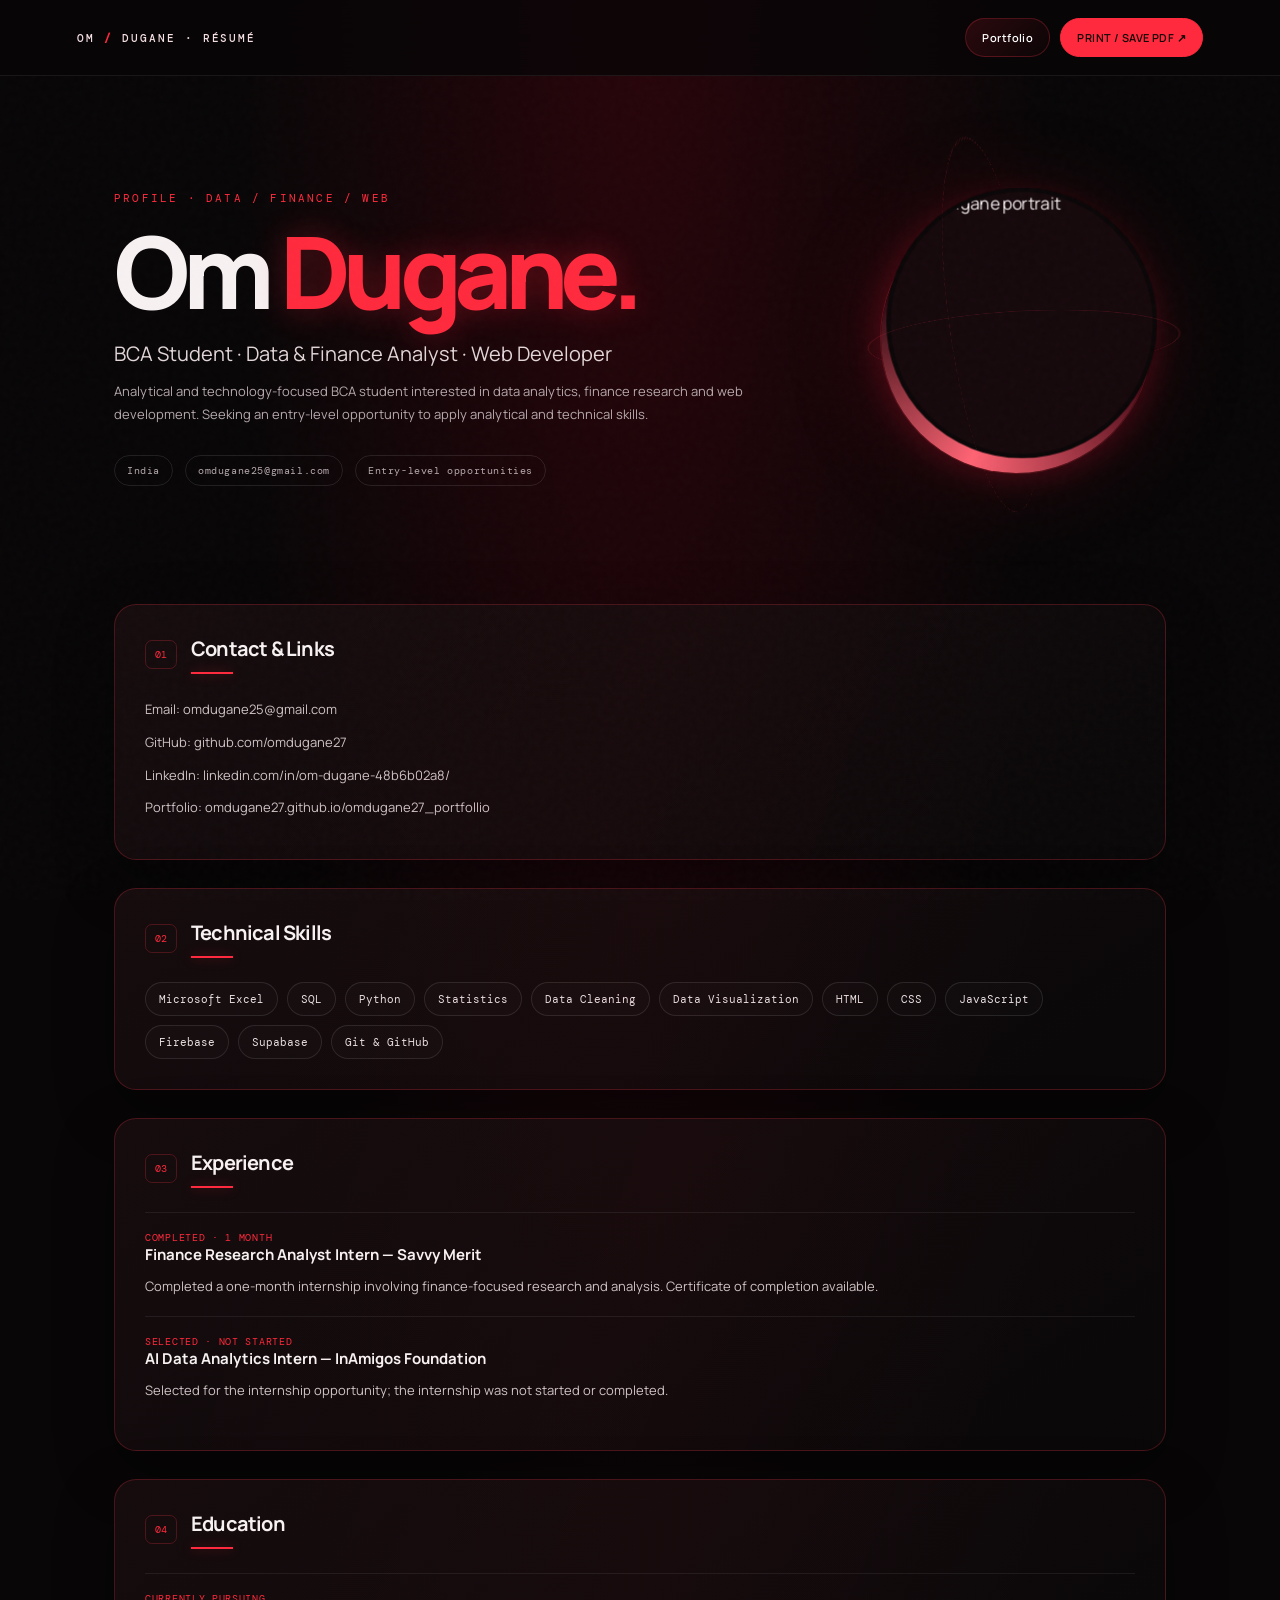
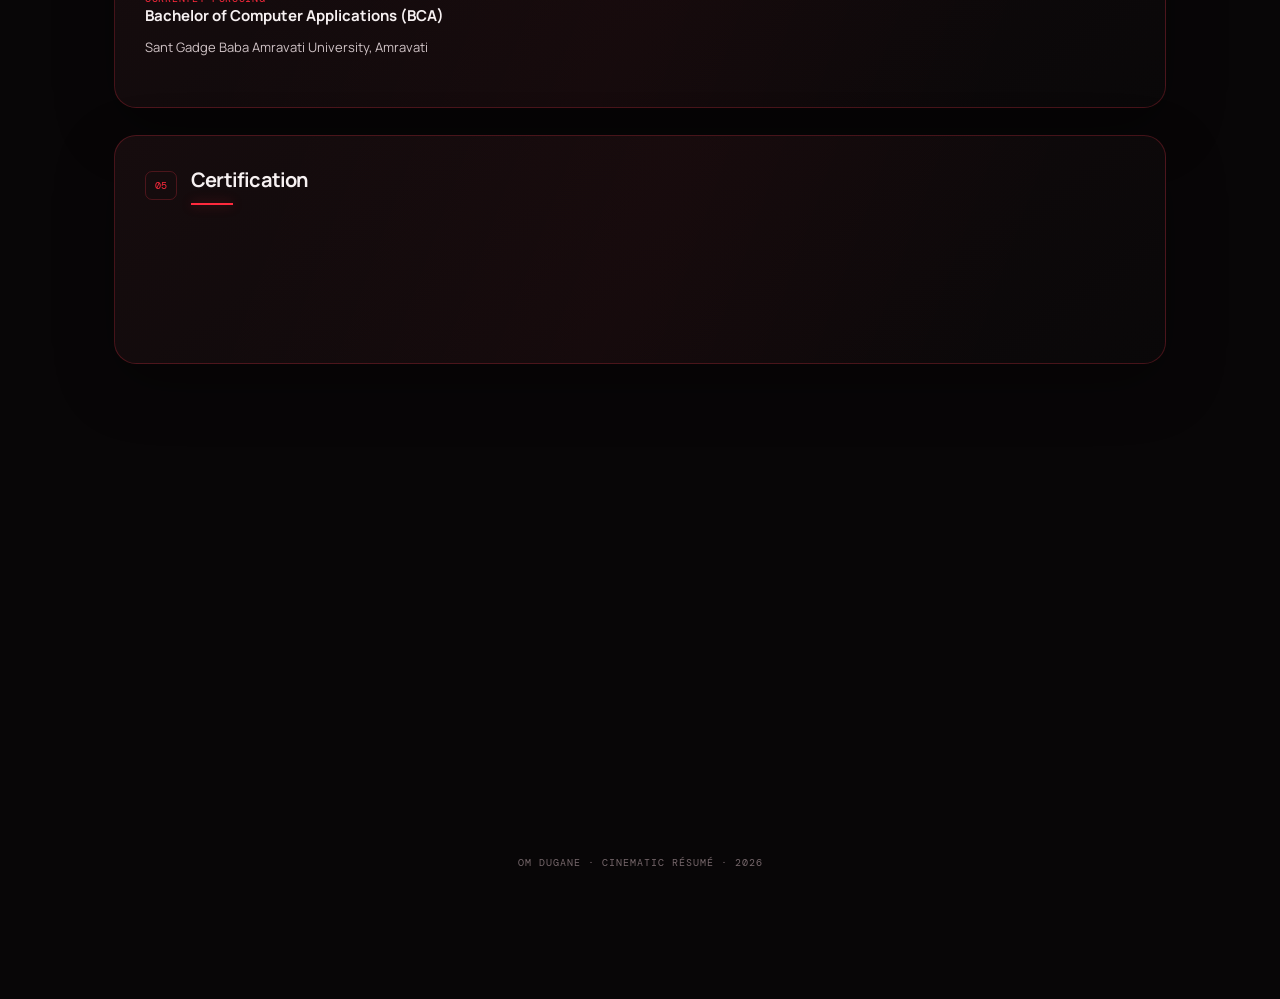
==== resume.html @ cfbfd2ed "Create cinematic red-black 3D résumé page with print-ready PDF layout" ====
<!doctype html>
<html lang="en">
<head>
<meta charset="utf-8">
<meta name="viewport" content="width=device-width,initial-scale=1">
<meta name="theme-color" content="#080607">
<meta name="description" content="Om Dugane — cinematic professional résumé">
<title>Om Dugane | Cinematic Résumé</title>
<link rel="preconnect" href="https://fonts.googleapis.com">
<link rel="preconnect" href="https://fonts.gstatic.com" crossorigin>
<link href="https://fonts.googleapis.com/css2?family=DM+Mono:wght@400;500&family=Manrope:wght@400;500;600;700;800&display=swap" rel="stylesheet">
<style>
:root{--bg:#080607;--panel:#110c0d;--red:#ff2a3d;--red2:#a30d22;--text:#f7f1f2;--muted:#b6a9ad;--line:rgba(255,55,76,.24);--ease:cubic-bezier(.18,.72,.2,1)}
*{box-sizing:border-box}html{scroll-behavior:smooth;background:var(--bg)}body{margin:0;background:radial-gradient(ellipse at 50% 0,rgba(136,0,20,.25),transparent 45%),var(--bg);color:var(--text);font-family:Manrope,system-ui,sans-serif;overflow-x:hidden}
body:before{content:"";position:fixed;inset:0;pointer-events:none;z-index:10;opacity:.1;background-image:url("data:image/svg+xml,%3Csvg viewBox='0 0 180 180' xmlns='http://www.w3.org/2000/svg'%3E%3Cfilter id='n'%3E%3CfeTurbulence type='fractalNoise' baseFrequency='.8' numOctaves='3' stitchTiles='stitch'/%3E%3C/filter%3E%3Crect width='100%25' height='100%25' filter='url(%23n)' opacity='.2'/%3E%3C/svg%3E")}
a{color:inherit;text-decoration:none}.topbar{position:sticky;top:0;z-index:20;display:flex;justify-content:space-between;align-items:center;padding:18px clamp(20px,6vw,90px);background:rgba(8,6,7,.78);backdrop-filter:blur(18px);border-bottom:1px solid rgba(255,255,255,.07)}.brand{font:500 11px "DM Mono",monospace;letter-spacing:.18em;text-transform:uppercase;color:#f4dfe2}.brand b{color:var(--red)}.nav-actions{display:flex;gap:10px;align-items:center}.btn{border:1px solid var(--line);background:linear-gradient(135deg,rgba(255,42,61,.14),rgba(255,42,61,.02));padding:11px 16px;border-radius:999px;color:#fff;font:600 11px Manrope;letter-spacing:.04em;cursor:pointer;transition:transform .35s var(--ease),box-shadow .35s,border-color .35s}.btn:hover{transform:translateY(-3px) translateZ(10px);border-color:var(--red);box-shadow:0 10px 30px #ff263d25}.btn.primary{background:var(--red);color:#100607;border-color:var(--red)}
main{max-width:1180px;margin:auto;padding:50px clamp(20px,5vw,70px) 100px;perspective:1400px}.eyebrow{font:11px "DM Mono",monospace;color:var(--red);letter-spacing:.2em;text-transform:uppercase}.hero{display:grid;grid-template-columns:1fr 300px;gap:50px;align-items:center;min-height:450px;padding:38px 0 64px;transform-style:preserve-3d}.hero-copy{position:relative;z-index:2}.hero h1{font-size:clamp(48px,8.5vw,100px);line-height:.95;letter-spacing:-.075em;margin:18px 0 22px;font-weight:800}.hero h1 span{color:var(--red);text-shadow:0 0 32px #ff243c55}.subtitle{font-size:clamp(15px,2vw,20px);color:#e2d6d8;max-width:650px}.hero-meta{display:flex;flex-wrap:wrap;gap:12px;margin-top:28px;font:10px "DM Mono",monospace;color:var(--muted);letter-spacing:.06em}.hero-meta span{border:1px solid rgba(255,255,255,.1);border-radius:999px;padding:8px 12px}
.portrait-stage{display:grid;place-items:center;perspective:1000px;transform-style:preserve-3d}.portrait-shell{width:min(270px,72vw);aspect-ratio:1;border-radius:50%;padding:7px;position:relative;background:conic-gradient(from 20deg,#ff263d,#4a0b18,#ff6474,#24040b,#ff263d);box-shadow:0 0 0 1px #ff394a33,0 0 34px #ff1b3c40,0 0 95px #a10a2440;transform-style:preserve-3d;animation:portraitFloat 7s ease-in-out infinite}.portrait-shell:before{content:"";position:absolute;inset:-15px;border:1px solid #ff314b36;border-radius:50%;transform:translateZ(-20px) rotateX(65deg);animation:ring 16s linear infinite}.portrait-shell:after{content:"";position:absolute;inset:-28px;border:1px dashed #ff314b26;border-radius:50%;transform:translateZ(-32px) rotateY(60deg);animation:ring 24s linear infinite reverse}.portrait-shell img{display:block;width:100%;height:100%;border-radius:50%;object-fit:cover;object-position:50% 22%;background:#16090c;border:4px solid #0b0708;position:relative;z-index:2;transform:translateZ(20px)}
.section{margin:28px 0;padding:30px;border:1px solid var(--line);border-radius:22px;background:linear-gradient(145deg,rgba(24,13,15,.92),rgba(10,8,9,.96));box-shadow:0 20px 60px #0005;transform-style:preserve-3d;position:relative;overflow:hidden}.section:before{content:"";position:absolute;inset:0;pointer-events:none;background:linear-gradient(110deg,transparent 15%,#ff2a3d08 50%,transparent 85%)}.section-head{display:flex;align-items:center;gap:14px;margin-bottom:24px;transform:translateZ(22px)}.section-number{font:10px "DM Mono",monospace;color:var(--red);border:1px solid var(--line);padding:7px 9px;border-radius:7px}.section h2{font-size:20px;letter-spacing:-.04em;margin:0}.section h2:after{content:"";display:block;width:42px;height:2px;background:var(--red);margin-top:10px;box-shadow:0 0 12px #ff2a3d66}.section p{color:#d0c3c6;line-height:1.75;font-size:13px;margin:10px 0}.entry{padding:18px 0;border-top:1px solid rgba(255,255,255,.07);transform-style:preserve-3d}.entry:first-of-type{border-top:0}.entry h3{margin:0 0 6px;font-size:15px;transform:translateZ(18px)}.entry .meta{font:10px "DM Mono",monospace;color:var(--red);letter-spacing:.07em}.entry p{margin-bottom:0}.skill-grid{display:flex;flex-wrap:wrap;gap:9px}.skill{border:1px solid rgba(255,255,255,.1);background:#ffffff04;border-radius:999px;padding:9px 13px;font:11px "DM Mono",monospace;color:#e9dfe1;transition:transform .4s var(--ease),border-color .4s,box-shadow .4s}.skill:hover{transform:translateY(-5px) rotateX(8deg) translateZ(12px);border-color:var(--red);box-shadow:0 8px 20px #ff253b18}.projects{display:grid;grid-template-columns:repeat(2,minmax(0,1fr));gap:12px}.project{border:1px solid rgba(255,255,255,.1);border-radius:14px;padding:16px;background:linear-gradient(145deg,#190e11,#0b0809);transform-style:preserve-3d;transition:transform .55s var(--ease),border-color .4s,box-shadow .4s}.project h3{font-size:13px;margin:0 0 8px;transform:translateZ(18px)}.project p{font-size:11px;margin:0;transform:translateZ(12px)}.project:hover{border-color:#ff2a3d7a;box-shadow:0 18px 40px #0006}.footer{padding:30px 0;text-align:center;color:#76676b;font:10px "DM Mono",monospace;letter-spacing:.1em}
.v-reveal{opacity:0;transform:perspective(1000px) translate3d(0,28px,-30px) rotateX(6deg);transition:opacity .95s var(--ease),transform .95s var(--ease);transition-delay:var(--delay,0ms)}.v-reveal.visible{opacity:1;transform:perspective(1000px) translate3d(0,0,0) rotateX(0)}.section.visible{animation:sectionIn 1s var(--ease) both}.entry.visible{animation:entryIn .9s var(--ease) both;animation-delay:var(--delay,0ms)}
@keyframes portraitFloat{0%,100%{transform:rotateY(-5deg) rotateX(1deg) translateY(0)}50%{transform:rotateY(5deg) rotateX(-1deg) translateY(-8px)}}@keyframes ring{to{transform:rotate(360deg) translateZ(-20px)}}@keyframes sectionIn{from{transform:perspective(1200px) translateY(20px) rotateX(3deg)}to{transform:perspective(1200px) translateY(0) rotateX(0)}}@keyframes entryIn{from{opacity:0;transform:perspective(900px) translate3d(0,18px,-20px) rotateX(5deg)}to{opacity:1;transform:perspective(900px) translate3d(0,0,0) rotateX(0)}}@keyframes tap3d{0%{transform:perspective(800px) translateZ(0)}35%{transform:perspective(800px) translateZ(14px) rotateX(4deg) scale(1.02)}100%{transform:perspective(800px) translateZ(0)}}
.tap{animation:tap3d .65s var(--ease)}.scroll-line{position:fixed;top:0;left:0;height:2px;width:0;background:var(--red);box-shadow:0 0 12px var(--red);z-index:40}
@media(max-width:760px){.topbar{padding:14px 18px}.hero{grid-template-columns:1fr;gap:28px;padding-top:22px;min-height:auto}.hero-copy{order:1}.portrait-stage{order:0}.portrait-shell{width:min(220px,60vw)}.hero h1{font-size:clamp(46px,13vw,76px)}main{padding-top:26px}.section{padding:22px 18px;border-radius:17px}.projects{grid-template-columns:1fr}.nav-actions .btn{padding:9px 12px}.hero-meta{gap:7px}}
@media(prefers-reduced-motion:reduce){*,*:before,*:after{animation-duration:.01ms!important;animation-iteration-count:1!important;scroll-behavior:auto!important;transition-duration:.01ms!important}.v-reveal{opacity:1;transform:none}}
@media print{*{animation:none!important;transition:none!important;transform:none!important;box-shadow:none!important;text-shadow:none!important}body{background:#fff!important;color:#111!important;font-family:Arial,sans-serif}.topbar,.scroll-line,body:before,.portrait-stage,.hero-meta,.nav-actions,.eyebrow{display:none!important}main{max-width:none;padding:0;perspective:none}.hero{display:block;min-height:0;padding:0 0 12px;border-bottom:2px solid #111}.hero h1{font-size:28pt;color:#111;margin:0 0 6px}.hero h1 span{color:#111;text-shadow:none}.subtitle{font-size:11pt;color:#111}.section{background:#fff!important;border:0;border-radius:0;padding:12px 0;margin:0;break-inside:avoid}.section:before{display:none}.section-head{margin-bottom:8px}.section h2{font-size:14pt;color:#111}.section h2:after{background:#111;box-shadow:none}.section p,.entry p{color:#222;font-size:9.5pt;line-height:1.4}.entry{padding:8px 0}.entry h3,.project h3{font-size:11pt;color:#111}.entry .meta{color:#333}.skill{color:#111;border:1px solid #aaa;background:#fff;padding:4px 7px;font:9pt Arial}.project{background:#fff;border:1px solid #aaa;border-radius:4px;padding:9px}.project p{color:#222}.footer{display:none}.v-reveal{opacity:1!important;transform:none!important}.projects{gap:8px}}
</style>
</head>
<body>
<div class="scroll-line" id="scrollLine"></div>
<header class="topbar"><div class="brand">OM <b>/</b> DUGANE · RÉSUMÉ</div><div class="nav-actions"><a class="btn" href="./index.html">Portfolio</a><button class="btn primary" id="savePdf">PRINT / SAVE PDF ↗</button></div></header>
<main>
<section class="hero">
<div class="hero-copy v-reveal"><div class="eyebrow">PROFILE · DATA / FINANCE / WEB</div><h1>Om <span>Dugane.</span></h1><div class="subtitle">BCA Student · Data & Finance Analyst · Web Developer</div><p style="max-width:650px;color:#b6a9ad;font-size:13px;line-height:1.8">Analytical and technology-focused BCA student interested in data analytics, finance research and web development. Seeking an entry-level opportunity to apply analytical and technical skills.</p><div class="hero-meta"><span>India</span><span>omdugane25@gmail.com</span><span>Entry-level opportunities</span></div></div>
<div class="portrait-stage v-reveal"><div class="portrait-shell"><img src="https://raw.githubusercontent.com/omdugane27/omdugane27_portfollio/main/IMG-20260628-WA0008%20(1).jpg" alt="Om Dugane portrait" onerror="this.onerror=null;this.src='https://raw.githubusercontent.com/omdugane27/omdugane27_portfollio/main/omphoto.jpg'"></div></div>
</section>
<section class="section v-reveal"><div class="section-head"><span class="section-number">01</span><h2>Contact & Links</h2></div><p>Email: <a href="mailto:omdugane25@gmail.com">omdugane25@gmail.com</a></p><p>GitHub: <a href="https://github.com/omdugane27">github.com/omdugane27</a></p><p>LinkedIn: <a href="https://linkedin.com/in/om-dugane-48b6b02a8/">linkedin.com/in/om-dugane-48b6b02a8/</a></p><p>Portfolio: <a href="https://omdugane27.github.io/omdugane27_portfollio/">omdugane27.github.io/omdugane27_portfollio</a></p></section>
<section class="section v-reveal"><div class="section-head"><span class="section-number">02</span><h2>Technical Skills</h2></div><div class="skill-grid">
<span class="skill">Microsoft Excel</span><span class="skill">SQL</span><span class="skill">Python</span><span class="skill">Statistics</span><span class="skill">Data Cleaning</span><span class="skill">Data Visualization</span><span class="skill">HTML</span><span class="skill">CSS</span><span class="skill">JavaScript</span><span class="skill">Firebase</span><span class="skill">Supabase</span><span class="skill">Git & GitHub</span>
</div></section>
<section class="section v-reveal"><div class="section-head"><span class="section-number">03</span><h2>Experience</h2></div>
<div class="entry v-reveal"><div class="meta">COMPLETED · 1 MONTH</div><h3>Finance Research Analyst Intern — Savvy Merit</h3><p>Completed a one-month internship involving finance-focused research and analysis. Certificate of completion available.</p></div>
<div class="entry v-reveal"><div class="meta">SELECTED · NOT STARTED</div><h3>AI Data Analytics Intern — InAmigos Foundation</h3><p>Selected for the internship opportunity; the internship was not started or completed.</p></div></section>
<section class="section v-reveal"><div class="section-head"><span class="section-number">04</span><h2>Education</h2></div><div class="entry v-reveal"><div class="meta">CURRENTLY PURSUING</div><h3>Bachelor of Computer Applications (BCA)</h3><p>Sant Gadge Baba Amravati University, Amravati</p></div></section>
<section class="section v-reveal"><div class="section-head"><span class="section-number">05</span><h2>Certification</h2></div><div class="entry v-reveal"><div class="meta">AUGUST 2026</div><h3>IoT-Network Specialist Certificate Programme</h3><p>Reliance Foundation Skilling Academy / Skill India Digital</p></div></section>
<section class="section v-reveal"><div class="section-head"><span class="section-number">06</span><h2>Selected Projects</h2></div><div class="projects">
<article class="project v-reveal"><h3>Attendly College ERP</h3><p>College ERP and student attendance management system with role-based panels and academic workflows.</p></article>
<article class="project v-reveal"><h3>Event Management</h3><p>Event booking and management project with digital ticketing features.</p></article>
<article class="project v-reveal"><h3>Attendance System Starter</h3><p>Attendance system project; face recognition is not implemented.</p></article>
<article class="project v-reveal"><h3>Microfinance Management</h3><p>Microfinance management project (legacy).</p></article>
<article class="project v-reveal"><h3>Weather App</h3><p>Weather information web application.</p></article>
<article class="project v-reveal"><h3>Smart Grocery Store</h3><p>Smart grocery store concept project.</p></article>
</div></section>
<div class="footer">OM DUGANE · CINEMATIC RÉSUMÉ · 2026</div>
</main>
<script>
(()=>{const reduce=matchMedia("(prefers-reduced-motion:reduce)").matches;const nodes=[...document.querySelectorAll(".v-reveal")];nodes.forEach((el,i)=>el.style.setProperty("--delay",(i%5)*70+"ms"));const show=el=>el.classList.add("visible");if(reduce||!("IntersectionObserver"in window)){nodes.forEach(show)}else{const io=new IntersectionObserver(entries=>entries.forEach(e=>{if(e.isIntersecting){show(e.target);io.unobserve(e.target)}}),{threshold:.08});nodes.forEach(el=>io.observe(el));nodes.filter(el=>el.getBoundingClientRect().top<innerHeight).forEach(show)}const line=document.getElementById("scrollLine");const progress=()=>{const max=document.documentElement.scrollHeight-innerHeight;line.style.width=(max>0?scrollY/max*100:0)+"%"};addEventListener("scroll",progress,{passive:true});progress();document.getElementById("savePdf").addEventListener("click",()=>window.print());document.addEventListener("click",e=>{const el=e.target.closest("a,button,.project,.skill");if(!el)return;el.classList.remove("tap");void el.offsetWidth;el.classList.add("tap");setTimeout(()=>el.classList.remove("tap"),700)});if(!reduce&&matchMedia("(pointer:fine)").matches){document.querySelectorAll(".project,.portrait-shell").forEach(card=>{card.addEventListener("pointermove",e=>{const r=card.getBoundingClientRect(),x=(e.clientX-r.left)/r.width,y=(e.clientY-r.top)/r.height;card.style.transform="perspective(900px) rotateX("+((.5-y)*7)+"deg) rotateY("+((x-.5)*7)+"deg) translateZ(10px)"});card.addEventListener("pointerleave",()=>card.style.transform="")})}})();
</script>
</body>
</html>
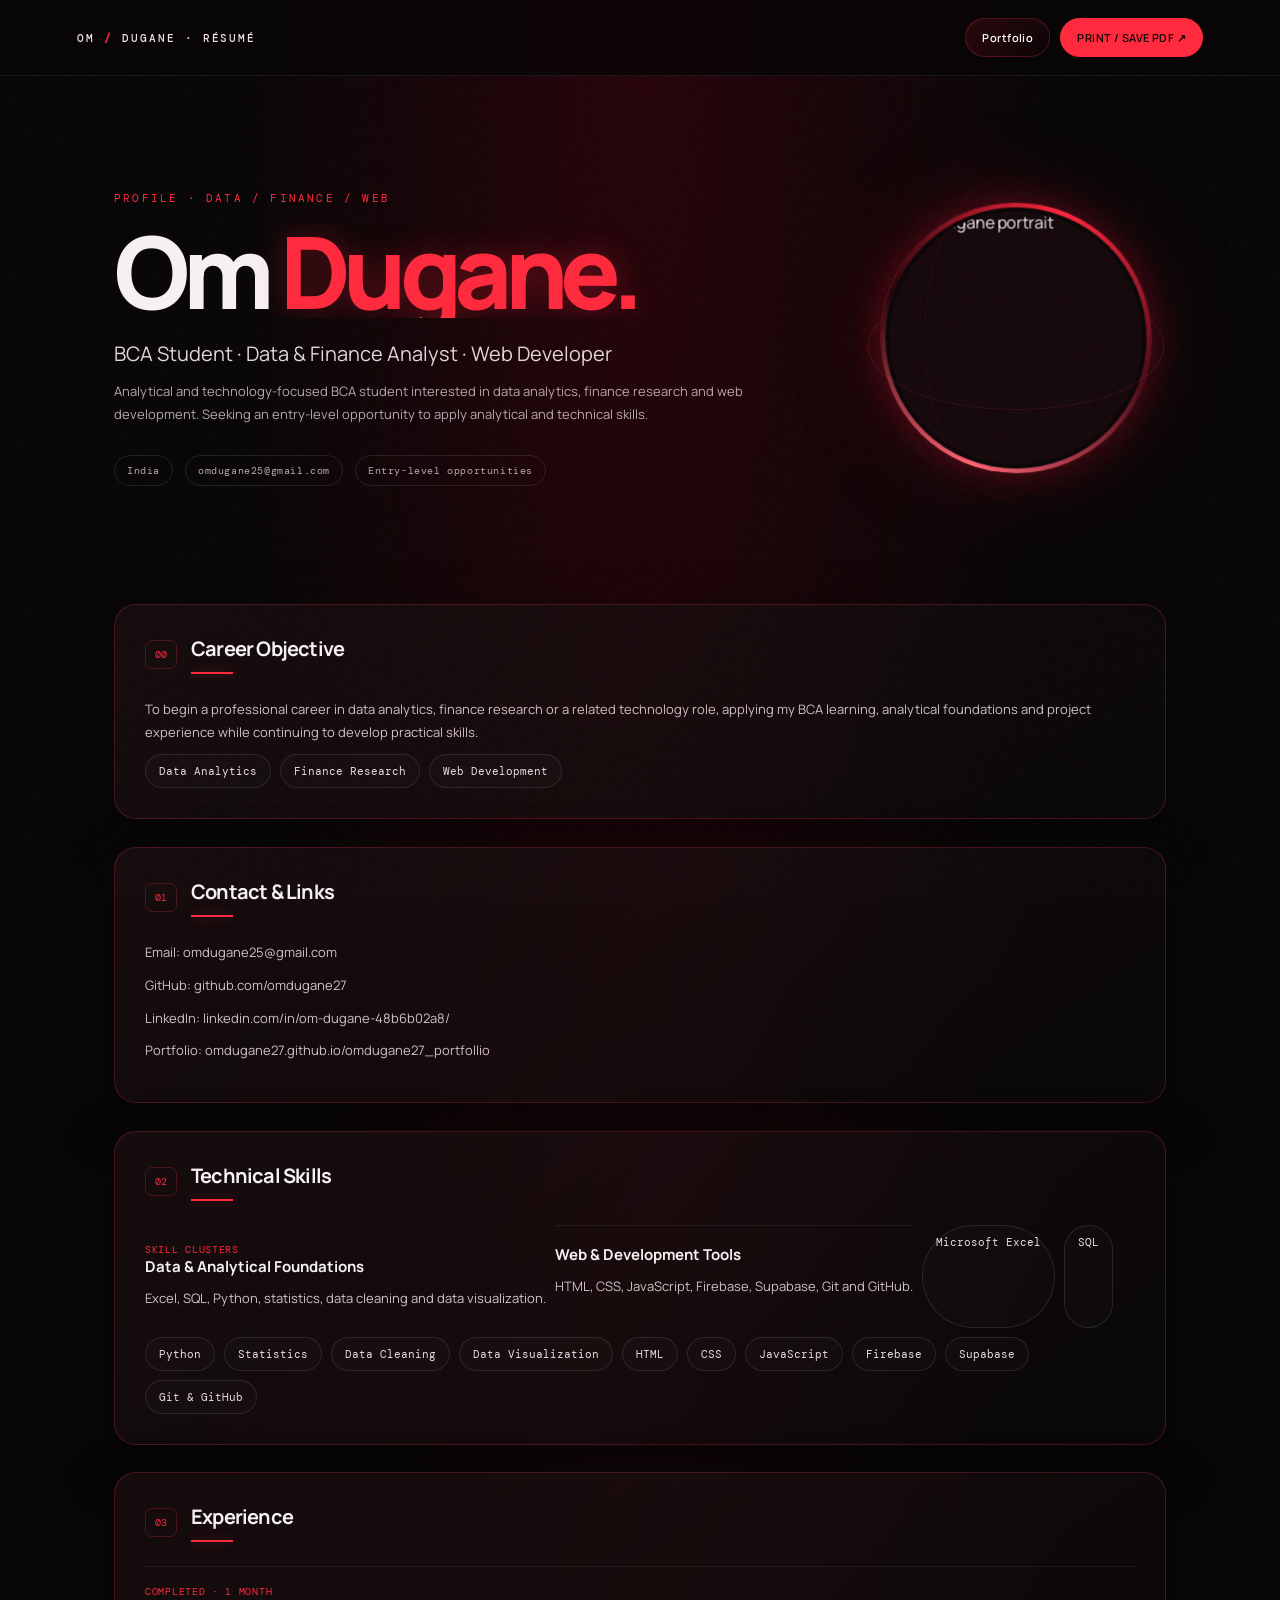
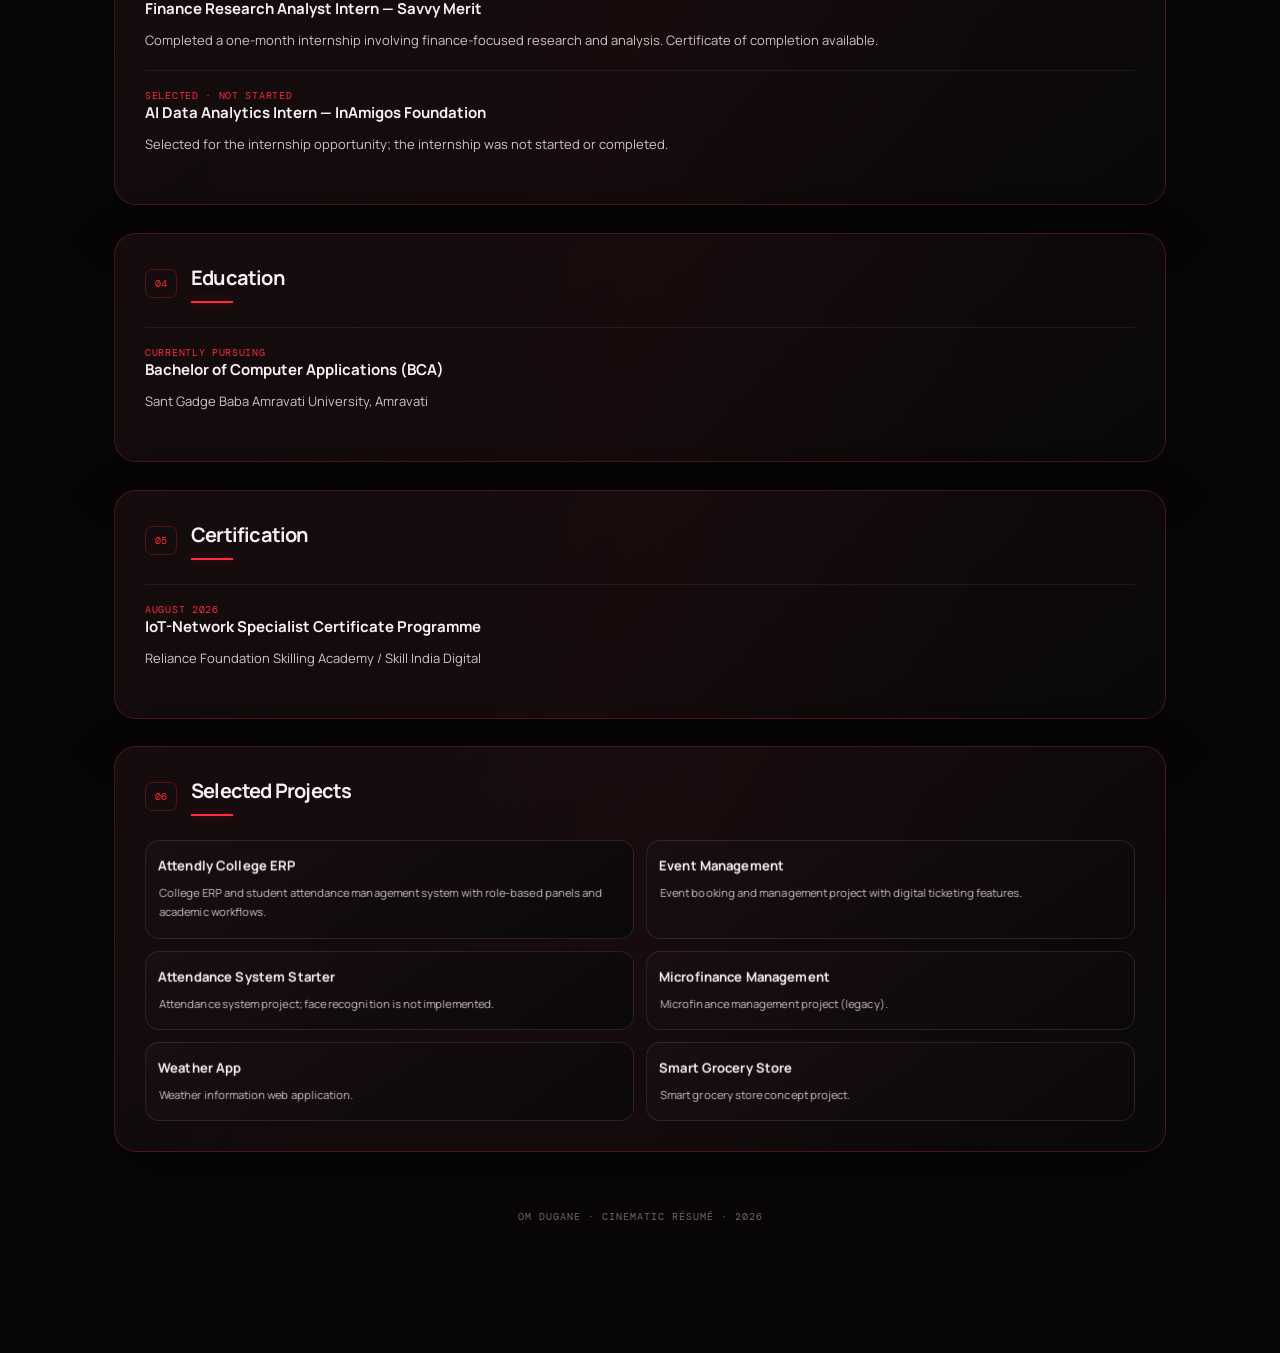
==== commit c059cfb1: "Add cinematic page-entry animation and replayable scroll reveals to resume" ====
--- a/resume.html
+++ b/resume.html
@@ -23,6 +23,44 @@
 @media(max-width:760px){.topbar{padding:14px 18px}.hero{grid-template-columns:1fr;gap:28px;padding-top:22px;min-height:auto}.hero-copy{order:1}.portrait-stage{order:0}.portrait-shell{width:min(220px,60vw)}.hero h1{font-size:clamp(46px,13vw,76px)}main{padding-top:26px}.section{padding:22px 18px;border-radius:17px}.projects{grid-template-columns:1fr}.nav-actions .btn{padding:9px 12px}.hero-meta{gap:7px}}
 @media(prefers-reduced-motion:reduce){*,*:before,*:after{animation-duration:.01ms!important;animation-iteration-count:1!important;scroll-behavior:auto!important;transition-duration:.01ms!important}.v-reveal{opacity:1;transform:none}}
 @media print{*{animation:none!important;transition:none!important;transform:none!important;box-shadow:none!important;text-shadow:none!important}body{background:#fff!important;color:#111!important;font-family:Arial,sans-serif}.topbar,.scroll-line,body:before,.portrait-stage,.hero-meta,.nav-actions,.eyebrow{display:none!important}main{max-width:none;padding:0;perspective:none}.hero{display:block;min-height:0;padding:0 0 12px;border-bottom:2px solid #111}.hero h1{font-size:28pt;color:#111;margin:0 0 6px}.hero h1 span{color:#111;text-shadow:none}.subtitle{font-size:11pt;color:#111}.section{background:#fff!important;border:0;border-radius:0;padding:12px 0;margin:0;break-inside:avoid}.section:before{display:none}.section-head{margin-bottom:8px}.section h2{font-size:14pt;color:#111}.section h2:after{background:#111;box-shadow:none}.section p,.entry p{color:#222;font-size:9.5pt;line-height:1.4}.entry{padding:8px 0}.entry h3,.project h3{font-size:11pt;color:#111}.entry .meta{color:#333}.skill{color:#111;border:1px solid #aaa;background:#fff;padding:4px 7px;font:9pt Arial}.project{background:#fff;border:1px solid #aaa;border-radius:4px;padding:9px}.project p{color:#222}.footer{display:none}.v-reveal{opacity:1!important;transform:none!important}.projects{gap:8px}}
+
+/* V24: cinematic page-entry sequence + replayable scroll entrance */
+.resume-enter .hero-copy{animation:resumeHeroIn 1.25s cubic-bezier(.18,.72,.2,1) both}
+.resume-enter .hero .eyebrow{animation:resumeEyebrowIn .8s .12s cubic-bezier(.18,.72,.2,1) both}
+.resume-enter .hero h1{animation:resumeTitleIn 1.35s .18s cubic-bezier(.18,.72,.2,1) both;transform-origin:left center}
+.resume-enter .hero .subtitle{animation:resumeTextIn 1s .42s cubic-bezier(.18,.72,.2,1) both}
+.resume-enter .hero-copy>p{animation:resumeTextIn 1s .55s cubic-bezier(.18,.72,.2,1) both}
+.resume-enter .hero-meta{animation:resumeTextIn 1s .68s cubic-bezier(.18,.72,.2,1) both}
+.resume-enter .portrait-stage{animation:resumePortraitIn 1.45s .18s cubic-bezier(.18,.72,.2,1) both}
+.resume-enter .portrait-shell{animation:portraitFloat 7s 1.6s ease-in-out infinite}
+.resume-enter .topbar{animation:resumeTopbarIn .9s cubic-bezier(.18,.72,.2,1) both}
+.resume-enter .section{animation:resumePanelIn 1s cubic-bezier(.18,.72,.2,1) both;animation-delay:calc(.18s + var(--section-delay,0ms))}
+.resume-enter .section:nth-of-type(1){--section-delay:100ms}.resume-enter .section:nth-of-type(2){--section-delay:180ms}.resume-enter .section:nth-of-type(3){--section-delay:260ms}.resume-enter .section:nth-of-type(4){--section-delay:340ms}.resume-enter .section:nth-of-type(5){--section-delay:420ms}.resume-enter .section:nth-of-type(6){--section-delay:500ms}.resume-enter .section:nth-of-type(7){--section-delay:580ms}.resume-enter .section:nth-of-type(8){--section-delay:660ms}
+.v-reveal.replay-3d{animation:resumeScrollIn 1.05s cubic-bezier(.18,.72,.2,1) both!important;animation-delay:var(--delay,0ms)!important}
+.section.replay-3d{animation:resumeSectionIn 1.05s cubic-bezier(.18,.72,.2,1) both!important}
+.entry.replay-3d{animation:resumeEntryIn .95s cubic-bezier(.18,.72,.2,1) both!important;animation-delay:var(--delay,0ms)!important}
+.project.replay-3d{animation:resumeProjectIn 1s cubic-bezier(.18,.72,.2,1) both!important;animation-delay:var(--delay,0ms)!important}
+.skill.replay-3d{animation:resumeSkillIn .75s cubic-bezier(.18,.72,.2,1) both!important;animation-delay:var(--delay,0ms)!important}
+.section-head{transform-style:preserve-3d}.section-head h2{transform:translateZ(18px)}
+.project{transform-style:preserve-3d;backface-visibility:hidden}
+.skill{transform-style:preserve-3d}
+.tap{animation:resumeTap3d .7s cubic-bezier(.18,.72,.2,1)!important}
+@keyframes resumeHeroIn{from{opacity:0;transform:perspective(1200px) translate3d(-30px,18px,-40px) rotateY(5deg)}to{opacity:1;transform:perspective(1200px) translate3d(0,0,0) rotateY(0)}}
+@keyframes resumeEyebrowIn{from{opacity:0;letter-spacing:.45em;transform:translateY(12px)}to{opacity:1;letter-spacing:.2em;transform:translateY(0)}}
+@keyframes resumeTitleIn{0%{opacity:0;clip-path:inset(0 0 100% 0);transform:perspective(900px) translateY(28px) rotateX(14deg)}100%{opacity:1;clip-path:inset(0 0 0 0);transform:perspective(900px) translateY(0) rotateX(0)}}
+@keyframes resumeTextIn{from{opacity:0;transform:translate3d(0,18px,-12px)}to{opacity:1;transform:translate3d(0,0,0)}}
+@keyframes resumePortraitIn{0%{opacity:0;transform:perspective(1100px) translate3d(35px,20px,-50px) rotateY(-18deg) scale(.82);filter:blur(8px)}70%{opacity:1;filter:blur(0)}100%{opacity:1;transform:perspective(1100px) translate3d(0,0,0) rotateY(0) scale(1);filter:blur(0)}}
+@keyframes resumeTopbarIn{from{opacity:0;transform:translateY(-18px);backdrop-filter:blur(0)}to{opacity:1;transform:translateY(0);backdrop-filter:blur(18px)}}
+@keyframes resumePanelIn{from{opacity:0;transform:perspective(1300px) translate3d(0,24px,-35px) rotateX(5deg)}to{opacity:1;transform:perspective(1300px) translate3d(0,0,0) rotateX(0)}}
+@keyframes resumeScrollIn{0%{opacity:0;transform:perspective(1000px) translate3d(0,28px,-28px) rotateX(7deg) scale(.985)}100%{opacity:1;transform:perspective(1000px) translate3d(0,0,0) rotateX(0) scale(1)}}
+@keyframes resumeSectionIn{0%{transform:perspective(1300px) translate3d(0,18px,-20px) rotateX(3deg)}100%{transform:perspective(1300px) translate3d(0,0,0) rotateX(0)}}
+@keyframes resumeEntryIn{0%{opacity:0;transform:perspective(900px) translate3d(0,20px,-20px) rotateX(6deg)}100%{opacity:1;transform:perspective(900px) translate3d(0,0,0) rotateX(0)}}
+@keyframes resumeProjectIn{0%{opacity:0;transform:perspective(1000px) translate3d(0,22px,-25px) rotateX(8deg) scale(.97)}100%{opacity:1;transform:perspective(1000px) translate3d(0,0,0) rotateX(0) scale(1)}}
+@keyframes resumeSkillIn{0%{opacity:0;transform:perspective(700px) translateY(14px) rotateX(12deg)}100%{opacity:1;transform:perspective(700px) translateY(0) rotateX(0)}}
+@keyframes resumeTap3d{0%{transform:perspective(800px) translateZ(0)}35%{transform:perspective(800px) translateZ(14px) rotateX(4deg) scale(1.02)}100%{transform:perspective(800px) translateZ(0)}}
+@media(max-width:760px){.resume-enter .hero h1{animation-duration:1.1s}.resume-enter .portrait-stage{animation-duration:1.2s}.resume-enter .section{animation-duration:.8s}}
+@media(prefers-reduced-motion:reduce){.resume-enter .hero-copy,.resume-enter .hero .eyebrow,.resume-enter .hero h1,.resume-enter .hero .subtitle,.resume-enter .hero-copy>p,.resume-enter .hero-meta,.resume-enter .portrait-stage,.resume-enter .topbar,.resume-enter .section,.v-reveal.replay-3d,.section.replay-3d,.entry.replay-3d,.project.replay-3d,.skill.replay-3d{animation-duration:.35s!important}.portrait-shell{animation-duration:14s!important}}
+
 </style>
 </head>
 <body>
@@ -33,8 +71,13 @@
 <div class="hero-copy v-reveal"><div class="eyebrow">PROFILE · DATA / FINANCE / WEB</div><h1>Om <span>Dugane.</span></h1><div class="subtitle">BCA Student · Data & Finance Analyst · Web Developer</div><p style="max-width:650px;color:#b6a9ad;font-size:13px;line-height:1.8">Analytical and technology-focused BCA student interested in data analytics, finance research and web development. Seeking an entry-level opportunity to apply analytical and technical skills.</p><div class="hero-meta"><span>India</span><span>omdugane25@gmail.com</span><span>Entry-level opportunities</span></div></div>
 <div class="portrait-stage v-reveal"><div class="portrait-shell"><img src="https://raw.githubusercontent.com/omdugane27/omdugane27_portfollio/main/IMG-20260628-WA0008%20(1).jpg" alt="Om Dugane portrait" onerror="this.onerror=null;this.src='https://raw.githubusercontent.com/omdugane27/omdugane27_portfollio/main/omphoto.jpg'"></div></div>
 </section>
+
+<section class="section v-reveal"><div class="section-head"><span class="section-number">00</span><h2>Career Objective</h2></div><p>To begin a professional career in data analytics, finance research or a related technology role, applying my BCA learning, analytical foundations and project experience while continuing to develop practical skills.</p><div class="skill-grid"><span class="skill">Data Analytics</span><span class="skill">Finance Research</span><span class="skill">Web Development</span></div></section>
 <section class="section v-reveal"><div class="section-head"><span class="section-number">01</span><h2>Contact & Links</h2></div><p>Email: <a href="mailto:omdugane25@gmail.com">omdugane25@gmail.com</a></p><p>GitHub: <a href="https://github.com/omdugane27">github.com/omdugane27</a></p><p>LinkedIn: <a href="https://linkedin.com/in/om-dugane-48b6b02a8/">linkedin.com/in/om-dugane-48b6b02a8/</a></p><p>Portfolio: <a href="https://omdugane27.github.io/omdugane27_portfollio/">omdugane27.github.io/omdugane27_portfollio</a></p></section>
 <section class="section v-reveal"><div class="section-head"><span class="section-number">02</span><h2>Technical Skills</h2></div><div class="skill-grid">
+<div class="entry v-reveal"><div class="meta">SKILL CLUSTERS</div><h3>Data & Analytical Foundations</h3><p>Excel, SQL, Python, statistics, data cleaning and data visualization.</p></div>
+<div class="entry v-reveal"><h3>Web & Development Tools</h3><p>HTML, CSS, JavaScript, Firebase, Supabase, Git and GitHub.</p></div>
+
 <span class="skill">Microsoft Excel</span><span class="skill">SQL</span><span class="skill">Python</span><span class="skill">Statistics</span><span class="skill">Data Cleaning</span><span class="skill">Data Visualization</span><span class="skill">HTML</span><span class="skill">CSS</span><span class="skill">JavaScript</span><span class="skill">Firebase</span><span class="skill">Supabase</span><span class="skill">Git & GitHub</span>
 </div></section>
 <section class="section v-reveal"><div class="section-head"><span class="section-number">03</span><h2>Experience</h2></div>
@@ -53,7 +96,57 @@
 <div class="footer">OM DUGANE · CINEMATIC RÉSUMÉ · 2026</div>
 </main>
 <script>
-(()=>{const reduce=matchMedia("(prefers-reduced-motion:reduce)").matches;const nodes=[...document.querySelectorAll(".v-reveal")];nodes.forEach((el,i)=>el.style.setProperty("--delay",(i%5)*70+"ms"));const show=el=>el.classList.add("visible");if(reduce||!("IntersectionObserver"in window)){nodes.forEach(show)}else{const io=new IntersectionObserver(entries=>entries.forEach(e=>{if(e.isIntersecting){show(e.target);io.unobserve(e.target)}}),{threshold:.08});nodes.forEach(el=>io.observe(el));nodes.filter(el=>el.getBoundingClientRect().top<innerHeight).forEach(show)}const line=document.getElementById("scrollLine");const progress=()=>{const max=document.documentElement.scrollHeight-innerHeight;line.style.width=(max>0?scrollY/max*100:0)+"%"};addEventListener("scroll",progress,{passive:true});progress();document.getElementById("savePdf").addEventListener("click",()=>window.print());document.addEventListener("click",e=>{const el=e.target.closest("a,button,.project,.skill");if(!el)return;el.classList.remove("tap");void el.offsetWidth;el.classList.add("tap");setTimeout(()=>el.classList.remove("tap"),700)});if(!reduce&&matchMedia("(pointer:fine)").matches){document.querySelectorAll(".project,.portrait-shell").forEach(card=>{card.addEventListener("pointermove",e=>{const r=card.getBoundingClientRect(),x=(e.clientX-r.left)/r.width,y=(e.clientY-r.top)/r.height;card.style.transform="perspective(900px) rotateX("+((.5-y)*7)+"deg) rotateY("+((x-.5)*7)+"deg) translateZ(10px)"});card.addEventListener("pointerleave",()=>card.style.transform="")})}})();
+
+(()=> {
+  const reduce=window.matchMedia("(prefers-reduced-motion:reduce)").matches;
+  const nodes=[...document.querySelectorAll(".v-reveal")];
+  nodes.forEach((el,i)=>el.style.setProperty("--delay",(i%5)*70+"ms"));
+  const sections=[...document.querySelectorAll(".section")];
+  sections.forEach((el,i)=>el.style.setProperty("--section-delay",(i%8)*80+"ms"));
+  // Each fresh page entry starts a gentle, sequenced cinematic entrance.
+  requestAnimationFrame(()=>document.body.classList.add("resume-enter"));
+  const line=document.getElementById("scrollLine");
+  const progress=()=>{
+    const max=document.documentElement.scrollHeight-window.innerHeight;
+    line.style.width=(max>0?window.scrollY/max*100:0)+"%";
+  };
+  window.addEventListener("scroll",progress,{passive:true});progress();
+  document.getElementById("savePdf").addEventListener("click",()=>window.print());
+  const replay=el=>{
+    el.classList.remove("replay-3d");
+    void el.offsetWidth;
+    el.classList.add("replay-3d");
+  };
+  if(reduce||!("IntersectionObserver" in window)){
+    nodes.forEach(el=>el.classList.add("visible"));
+  }else{
+    const io=new IntersectionObserver(entries=>entries.forEach(entry=>{
+      if(entry.isIntersecting){
+        entry.target.classList.add("visible");
+        replay(entry.target);
+      }else{
+        entry.target.classList.remove("replay-3d");
+      }
+    }),{threshold:.08,rootMargin:"0px 0px -8% 0px"});
+    nodes.forEach(el=>io.observe(el));
+    nodes.filter(el=>el.getBoundingClientRect().top<window.innerHeight).forEach(el=>el.classList.add("visible"));
+  }
+  document.addEventListener("click",event=>{
+    const el=event.target.closest("a,button,.project,.skill");
+    if(!el)return;
+    el.classList.remove("tap");void el.offsetWidth;el.classList.add("tap");
+    window.setTimeout(()=>el.classList.remove("tap"),750);
+  });
+  if(!reduce&&window.matchMedia("(pointer:fine)").matches){
+    document.querySelectorAll(".project,.portrait-shell").forEach(card=>{
+      card.addEventListener("pointermove",event=>{
+        const r=card.getBoundingClientRect(),x=(event.clientX-r.left)/r.width,y=(event.clientY-r.top)/r.height;
+        card.style.transform="perspective(900px) rotateX("+((.5-y)*6)+"deg) rotateY("+((x-.5)*6)+"deg) translateZ(10px)";
+      },{passive:true});
+      card.addEventListener("pointerleave",()=>card.style.transform="");
+    });
+  }
+})();
 </script>
 </body>
 </html>
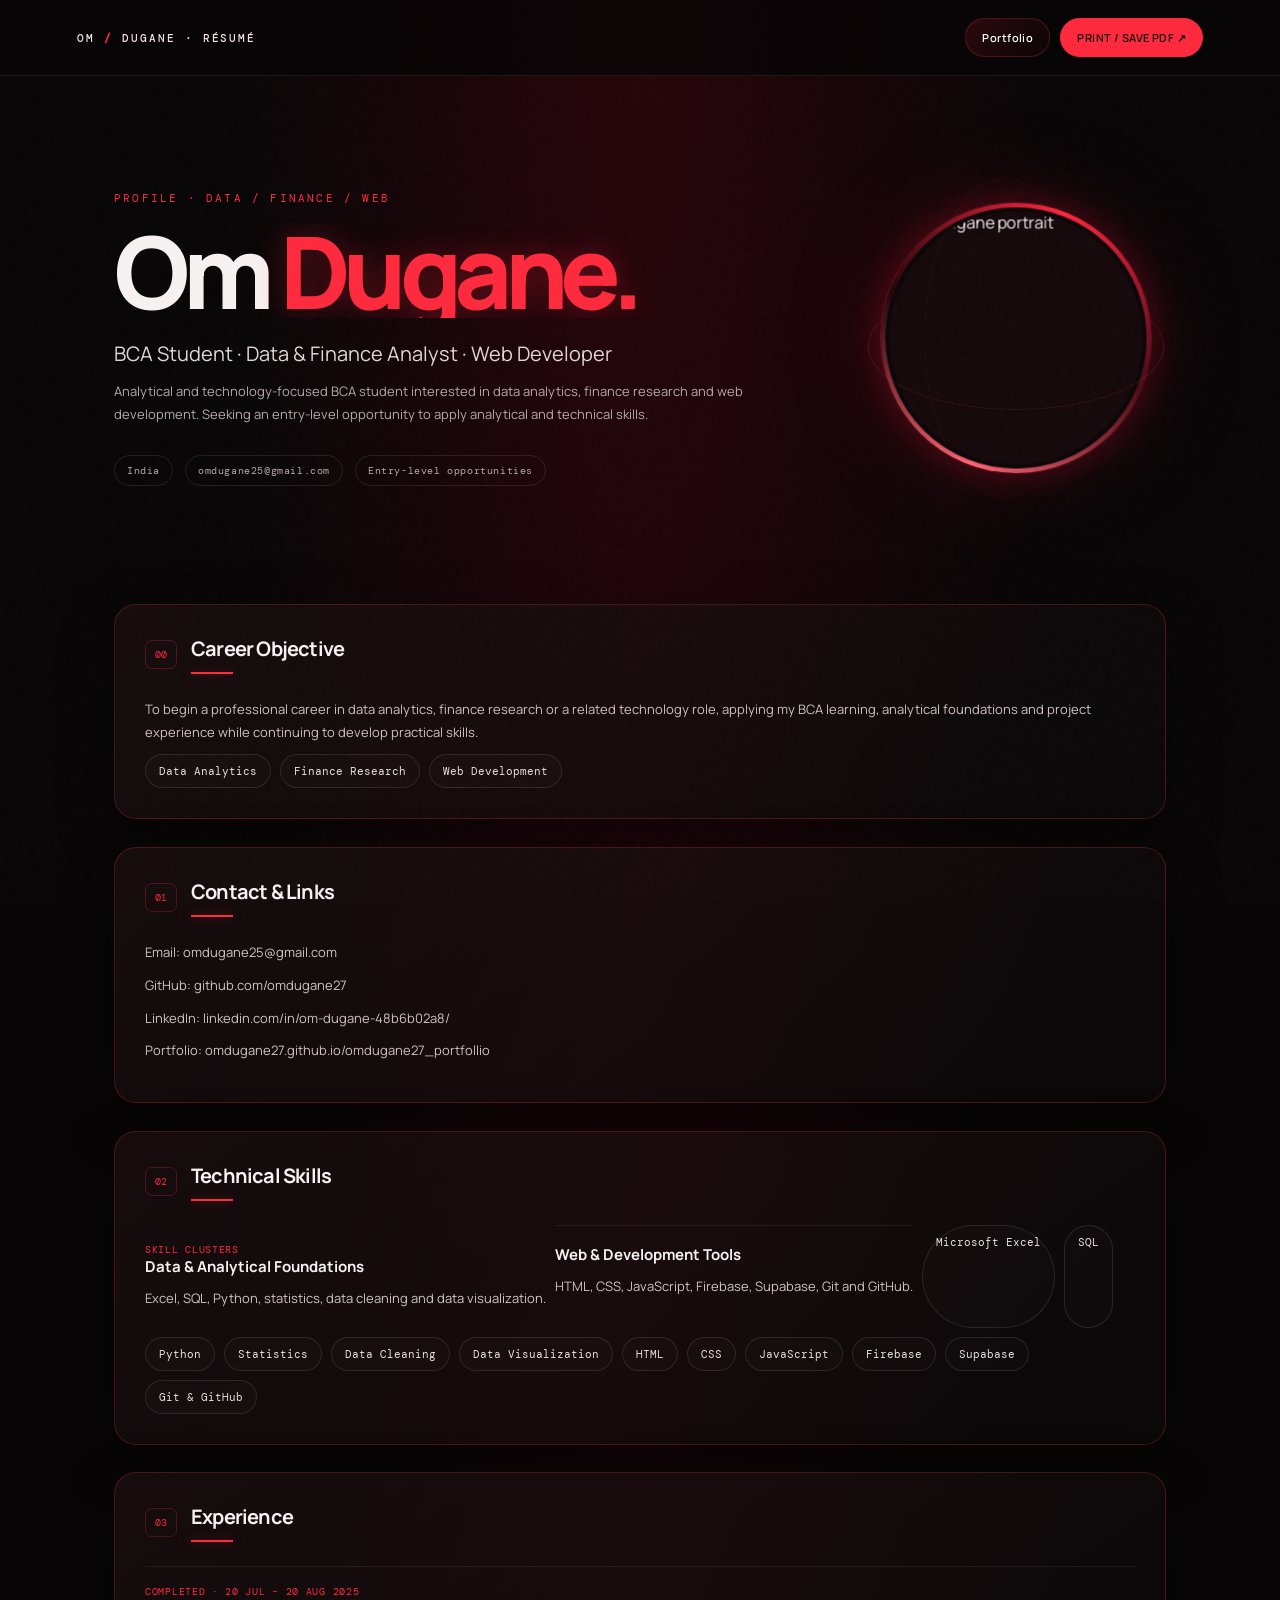
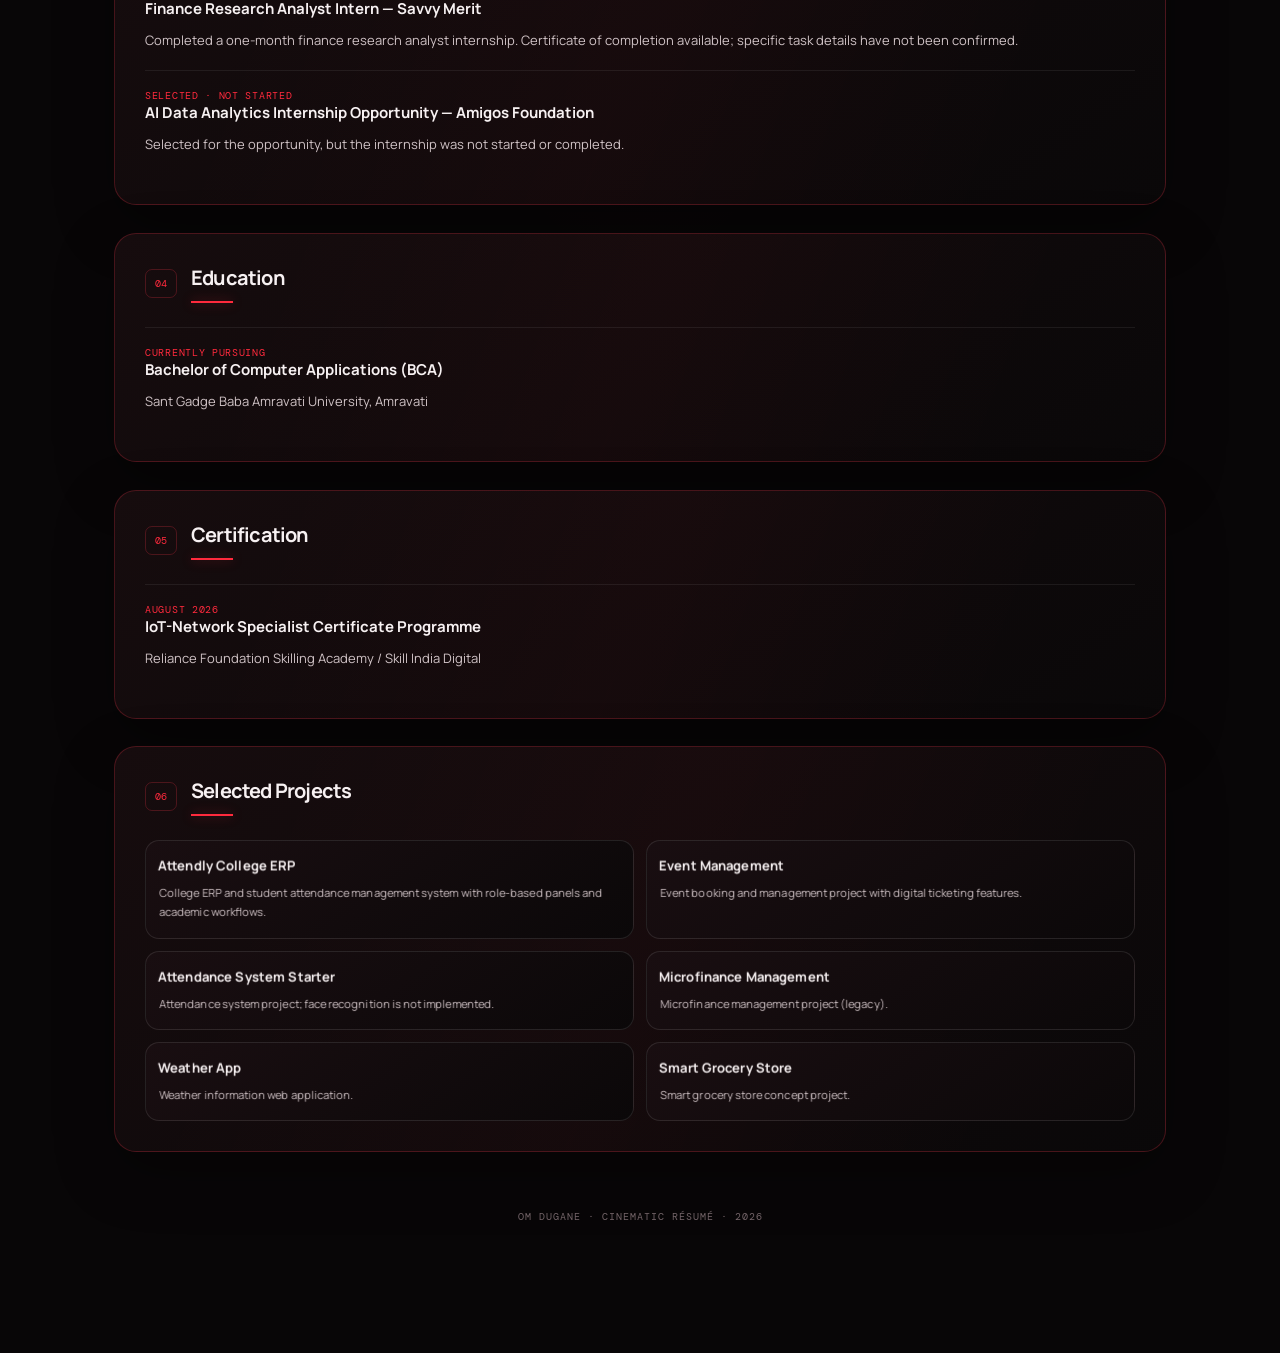
==== commit ea0f37cb: "Sync résumé internship dates and status" ====
--- a/resume.html
+++ b/resume.html
@@ -81,8 +81,8 @@
 <span class="skill">Microsoft Excel</span><span class="skill">SQL</span><span class="skill">Python</span><span class="skill">Statistics</span><span class="skill">Data Cleaning</span><span class="skill">Data Visualization</span><span class="skill">HTML</span><span class="skill">CSS</span><span class="skill">JavaScript</span><span class="skill">Firebase</span><span class="skill">Supabase</span><span class="skill">Git & GitHub</span>
 </div></section>
 <section class="section v-reveal"><div class="section-head"><span class="section-number">03</span><h2>Experience</h2></div>
-<div class="entry v-reveal"><div class="meta">COMPLETED · 1 MONTH</div><h3>Finance Research Analyst Intern — Savvy Merit</h3><p>Completed a one-month internship involving finance-focused research and analysis. Certificate of completion available.</p></div>
-<div class="entry v-reveal"><div class="meta">SELECTED · NOT STARTED</div><h3>AI Data Analytics Intern — InAmigos Foundation</h3><p>Selected for the internship opportunity; the internship was not started or completed.</p></div></section>
+<div class="entry v-reveal"><div class="meta">COMPLETED · 20 JUL – 20 AUG 2025</div><h3>Finance Research Analyst Intern — Savvy Merit</h3><p>Completed a one-month finance research analyst internship. Certificate of completion available; specific task details have not been confirmed.</p></div>
+<div class="entry v-reveal"><div class="meta">SELECTED · NOT STARTED</div><h3>AI Data Analytics Internship Opportunity — Amigos Foundation</h3><p>Selected for the opportunity, but the internship was not started or completed.</p></div></section>
 <section class="section v-reveal"><div class="section-head"><span class="section-number">04</span><h2>Education</h2></div><div class="entry v-reveal"><div class="meta">CURRENTLY PURSUING</div><h3>Bachelor of Computer Applications (BCA)</h3><p>Sant Gadge Baba Amravati University, Amravati</p></div></section>
 <section class="section v-reveal"><div class="section-head"><span class="section-number">05</span><h2>Certification</h2></div><div class="entry v-reveal"><div class="meta">AUGUST 2026</div><h3>IoT-Network Specialist Certificate Programme</h3><p>Reliance Foundation Skilling Academy / Skill India Digital</p></div></section>
 <section class="section v-reveal"><div class="section-head"><span class="section-number">06</span><h2>Selected Projects</h2></div><div class="projects">
